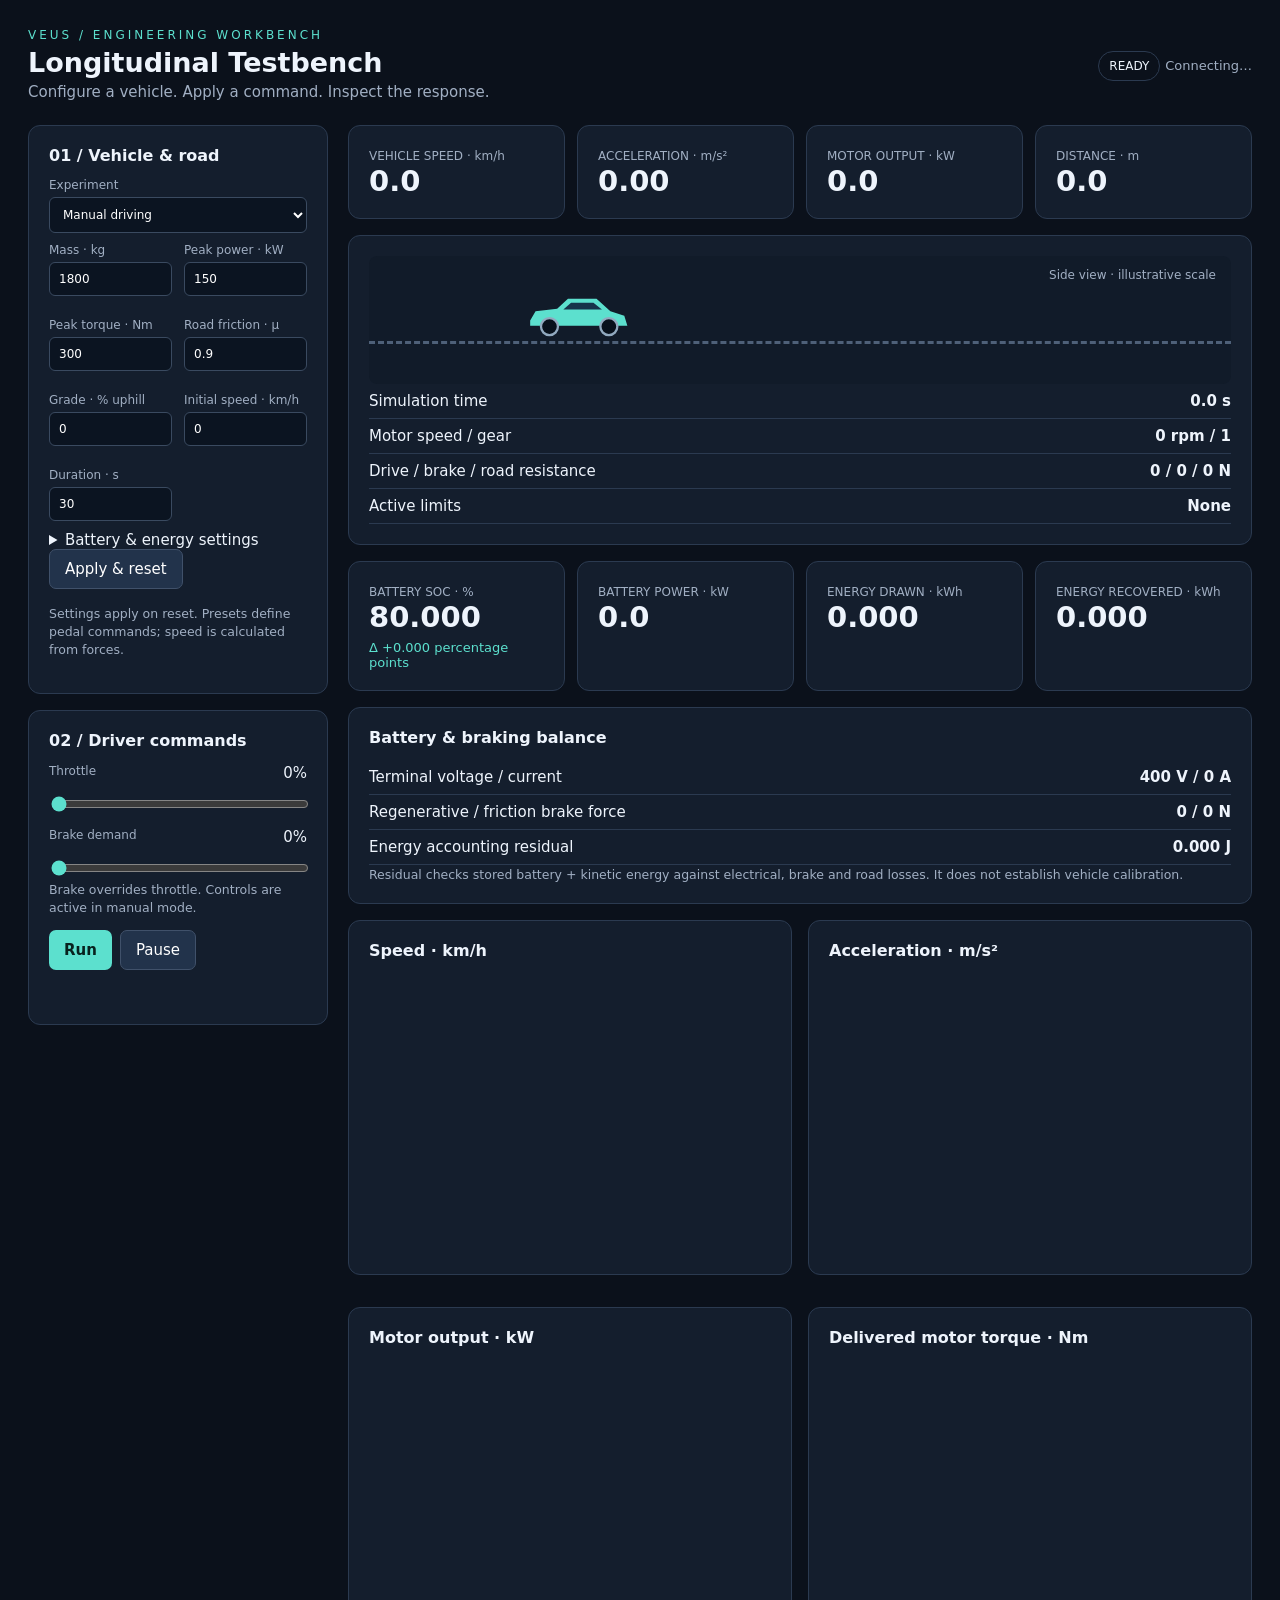
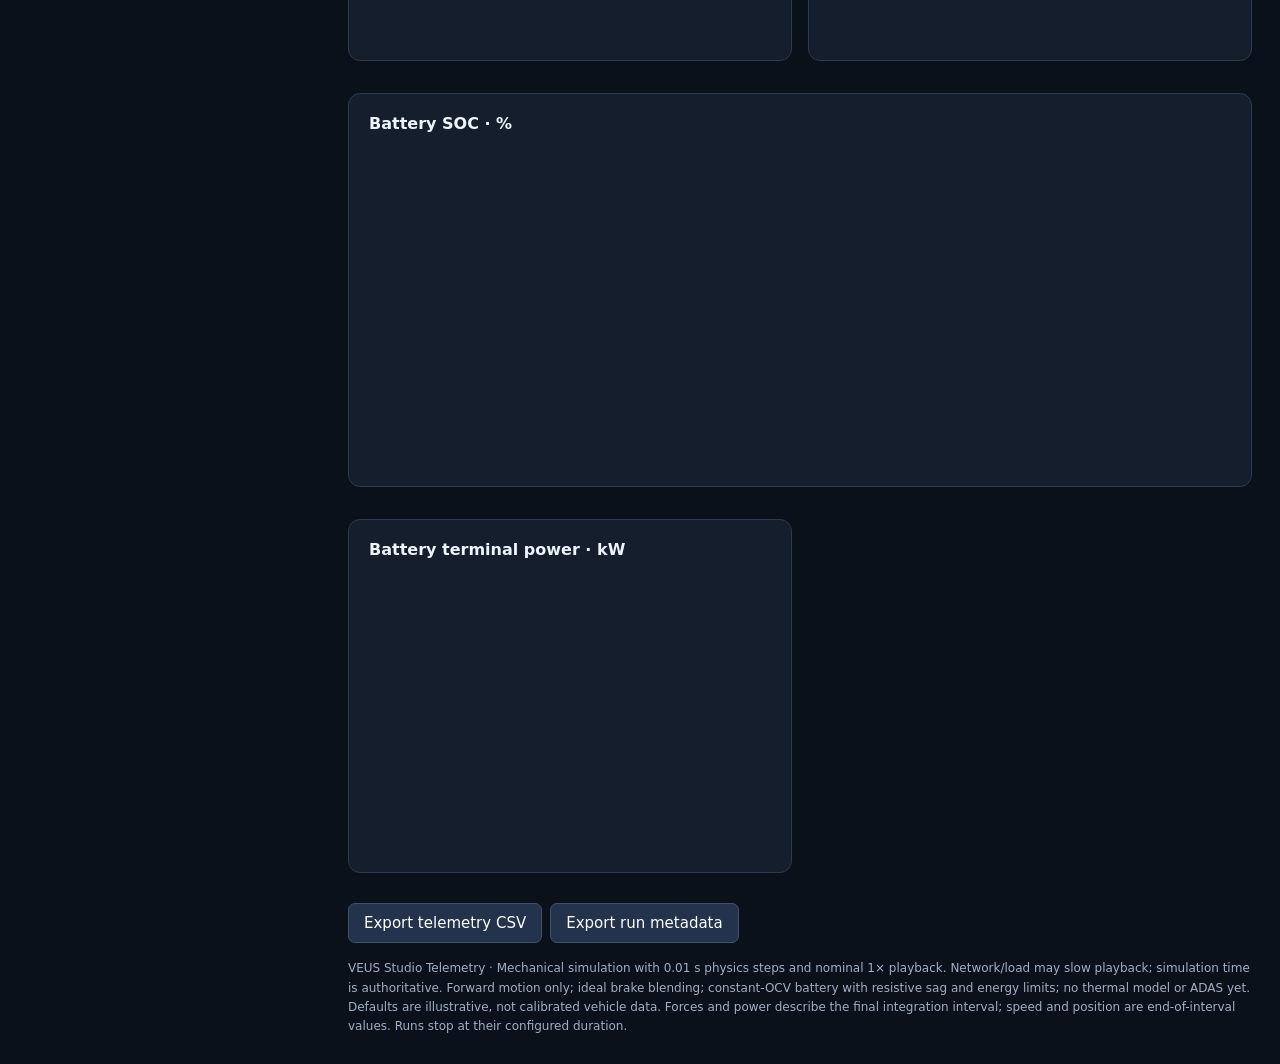
==== veus/studio/static/index.html @ 6569e2eb "Enlarge telemetry charts and zoom small SOC changes" ====
<!doctype html>
<html lang="en">
<head>
<meta charset="utf-8"><meta name="viewport" content="width=device-width,initial-scale=1">
<title>VEUS | Longitudinal Testbench</title>
<style>
:root{color-scheme:dark;--bg:#0b111b;--panel:#141e2d;--line:#2b3a50;--muted:#a1afc3;--cyan:#5ce0ce;--blue:#6ea9ff}*{box-sizing:border-box}body{margin:0;background:var(--bg);color:#eef4fc;font:15px system-ui,sans-serif}main{max-width:1440px;margin:auto;padding:28px}header{display:flex;justify-content:space-between;gap:20px;align-items:center;margin-bottom:24px}h1{font-size:27px;margin:5px 0}h2{font-size:16px;margin-top:0}.eyebrow{color:var(--cyan);letter-spacing:3px;font-size:12px}.muted,small{color:var(--muted)}.layout{display:grid;grid-template-columns:300px 1fr;gap:20px}.panel,.metric{background:var(--panel);border:1px solid var(--line);border-radius:12px;padding:20px}.panel{margin-bottom:16px}.fields{display:grid;grid-template-columns:1fr 1fr;gap:12px}label{display:block;font-size:12px;color:var(--muted)}input,select,button{font:inherit}input[type=number],select{width:100%;background:#0b1421;color:white;border:1px solid #3a4a60;border-radius:6px;padding:9px;margin:5px 0 10px}button{border:1px solid #40516a;background:#22334b;color:white;border-radius:7px;padding:10px 15px;cursor:pointer}button.primary{background:var(--cyan);color:#08221e;border:0;font-weight:700}button:disabled{opacity:.4;cursor:default}.buttons{display:flex;gap:8px;flex-wrap:wrap;margin-top:14px}.metrics{display:grid;grid-template-columns:repeat(4,1fr);gap:12px;margin-bottom:16px}.metric strong{display:block;font-size:29px;font-variant-numeric:tabular-nums}.metric span{font-size:12px;color:var(--muted)}.road{height:128px;position:relative;overflow:hidden;background:#111b29;border-radius:8px}.lane{position:absolute;top:85px;width:100%;border-top:3px dashed #4e6078}.car{position:absolute;top:35px;left:18%;width:108px;height:48px;color:var(--cyan)}.road-label{position:absolute;right:15px;top:12px;color:var(--muted);font-size:12px}.charts{display:grid;grid-template-columns:1fr 1fr;gap:16px}.charts .panel{min-width:0}canvas{display:block;width:100%;height:280px}.slider{width:100%;accent-color:var(--cyan)}.control-head{display:flex;justify-content:space-between;margin:12px 0}#message{color:#ffca80;min-height:22px;margin-top:12px}#connection{font-size:13px;color:var(--muted)}.badge{border:1px solid var(--line);padding:7px 10px;border-radius:20px;font-size:12px}footer{color:var(--muted);font-size:12px;line-height:1.6;margin-top:16px}.force{display:flex;justify-content:space-between;border-bottom:1px solid var(--line);padding:8px 0}.force b{font-variant-numeric:tabular-nums}@media(max-width:950px){.layout{grid-template-columns:1fr}.metrics{grid-template-columns:1fr 1fr}.charts{grid-template-columns:1fr}header{align-items:flex-start;flex-direction:column}}

.chart-head{display:flex;justify-content:space-between;align-items:center;gap:12px;margin-bottom:12px}.chart-head h2{margin:0}.chart-head button{font-size:12px;padding:7px 10px}.chart-note{display:block;color:var(--muted);font-size:13px;margin:12px 0 0}.charts .soc-panel{grid-column:1 / -1}.soc-panel canvas{height:320px}.metric .soc-change{display:block;color:var(--cyan);font-size:13px;margin-top:6px;font-variant-numeric:tabular-nums}dialog{width:calc(100vw - 32px);max-width:1600px;height:calc(100dvh - 32px);max-height:none;padding:0;border:1px solid var(--line);border-radius:12px;background:var(--panel);color:inherit}dialog::backdrop{background:#02070de6}dialog>.panel{border:0;margin:0;height:100%;display:flex;flex-direction:column}dialog canvas,dialog .soc-panel canvas{height:auto;flex:1;min-height:120px}dialog .chart-note{flex-shrink:0}@media(max-width:500px){main{padding:14px}.chart-head{flex-wrap:wrap}.force{gap:8px;flex-wrap:wrap}.metric strong{font-size:25px}}
</style>
</head>
<body><main>
<header><div><div class="eyebrow">VEUS / ENGINEERING WORKBENCH</div><h1>Longitudinal Testbench</h1><div class="muted">Configure a vehicle. Apply a command. Inspect the response.</div></div><div><span class="badge" id="status">READY</span> <span id="connection">Connecting…</span></div></header>
<div class="layout"><aside>
<form id="configuration" class="panel"><h2>01 / Vehicle & road</h2>
<label>Experiment<select id="mode"><option value="manual">Manual driving</option><option value="acceleration">Full-throttle acceleration</option><option value="braking">Braking to standstill</option><option value="coast">Coast-down</option></select></label>
<div class="fields">
<label>Mass · kg<input id="mass_kg" type="number" value="1800" min="500" max="5000" required></label>
<label>Peak power · kW<input id="max_power_kw" type="number" value="150" min="10" max="1000" required></label>
<label>Peak torque · Nm<input id="max_torque_nm" type="number" value="300" min="10" max="1500" required></label>
<label>Road friction · μ<input id="friction" type="number" value="0.9" min="0" max="1.5" step="0.05" required></label>
<label>Grade · % uphill<input id="grade_percent" type="number" value="0" min="-30" max="30" step="1" required></label>
<label>Initial speed · km/h<input id="initial_speed_kmh" type="number" value="0" min="0" max="200" required></label>
<label>Duration · s<input id="duration_s" type="number" value="30" min="1" max="120" required></label>
</div>
<details><summary>Battery & energy settings</summary><div class="fields" style="margin-top:12px">
<label>Capacity · kWh<input id="battery_capacity_kwh" type="number" value="60" min="1" max="200" required></label>
<label>Initial SOC · fraction<input id="initial_soc" type="number" value="0.8" min="0" max="1" step="0.01" required></label>
<label>Pack OCV · V<input id="battery_voltage_v" type="number" value="400" min="100" max="1000" required></label>
<label>Resistance · Ω<input id="battery_resistance_ohm" type="number" value="0.05" min="0" max="1" step="0.01" required></label>
<label>Discharge limit · A<input id="discharge_limit_a" type="number" value="500" min="0" max="2000" required></label>
<label>Charge limit · A<input id="charge_limit_a" type="number" value="200" min="0" max="1000" required></label>
<label>Motor/inverter drive η<input id="drive_efficiency" type="number" value="0.9" min="0.01" max="1" step="0.01" required></label>
<label>Motor/inverter regen η<input id="regen_efficiency" type="number" value="0.7" min="0.01" max="1" step="0.01" required></label>
</div><label><input id="regen_enabled" type="checkbox" checked> Enable regenerative braking</label><p><small>Capacity is stored chemical energy. Positive battery power means discharge; negative means charging.</small></p></details>
<button type="submit" id="reset">Apply & reset</button><p><small>Settings apply on reset. Presets define pedal commands; speed is calculated from forces.</small></p></form>
<section class="panel"><h2>02 / Driver commands</h2>
<div class="control-head"><label for="throttle">Throttle</label><output id="throttle_value">0%</output></div><input class="slider" id="throttle" type="range" min="0" max="100" value="0">
<div class="control-head"><label for="brake">Brake demand</label><output id="brake_value">0%</output></div><input class="slider" id="brake" type="range" min="0" max="100" value="0">
<small id="pedal_note">Brake overrides throttle. Controls are active in manual mode.</small>
<div class="buttons"><button class="primary" id="start">Run</button><button id="pause">Pause</button></div><div id="message" role="status" aria-live="polite"></div></section>
</aside><article>
<div class="metrics"><div class="metric"><span>VEHICLE SPEED · km/h</span><strong id="speed">0.0</strong></div><div class="metric"><span>ACCELERATION · m/s²</span><strong id="accel">0.00</strong></div><div class="metric"><span>MOTOR OUTPUT · kW</span><strong id="power">0.0</strong></div><div class="metric"><span>DISTANCE · m</span><strong id="distance">0.0</strong></div></div>
<section class="panel"><div class="road"><span class="road-label">Side view · illustrative scale</span><svg class="car" viewBox="0 0 140 60" role="img" aria-label="Simulated ego vehicle"><path d="M8 37 15 25 43 22 57 9 94 9 112 25 130 31 134 44H8Z" fill="currentColor"/><path d="M51 23 61 14H90L101 23Z" fill="#16344b"/><circle cx="33" cy="45" r="11" fill="#08111c" stroke="#91a9bf" stroke-width="3"/><circle cx="110" cy="45" r="11" fill="#08111c" stroke="#91a9bf" stroke-width="3"/></svg><div class="lane" id="lane"></div></div><div class="force"><span>Simulation time</span><b id="time">0.0 s</b></div><div class="force"><span>Motor speed / gear</span><b id="rpm">0 rpm / 1</b></div><div class="force"><span>Drive / brake / road resistance</span><b id="forces">0 / 0 / 0 N</b></div><div class="force"><span>Active limits</span><b id="limits">None</b></div></section>
<div class="metrics"><div class="metric"><span>BATTERY SOC · %</span><strong id="soc">80.000</strong><span class="soc-change" id="socChange">Δ +0.000 percentage points</span></div><div class="metric"><span>BATTERY POWER · kW</span><strong id="batteryPower">0.0</strong></div><div class="metric"><span>ENERGY DRAWN · kWh</span><strong id="consumed">0.000</strong></div><div class="metric"><span>ENERGY RECOVERED · kWh</span><strong id="recovered">0.000</strong></div></div>
<section class="panel"><h2>Battery & braking balance</h2><div class="force"><span>Terminal voltage / current</span><b id="electrical">400 V / 0 A</b></div><div class="force"><span>Regenerative / friction brake force</span><b id="brakeSplit">0 / 0 N</b></div><div class="force"><span>Energy accounting residual</span><b id="balance">0.000 J</b></div><small>Residual checks stored battery + kinetic energy against electrical, brake and road losses. It does not establish vehicle calibration.</small></section>
<div class="charts"><section class="panel"><h2>Speed · km/h</h2><canvas id="speedChart" aria-label="Vehicle speed versus simulation time" role="img"></canvas></section><section class="panel"><h2>Acceleration · m/s²</h2><canvas id="accelChart" aria-label="Acceleration versus simulation time" role="img"></canvas></section><section class="panel"><h2>Motor output · kW</h2><canvas id="powerChart" aria-label="Mechanical power versus simulation time" role="img"></canvas></section><section class="panel"><h2>Delivered motor torque · Nm</h2><canvas id="torqueChart" aria-label="Motor torque versus simulation time" role="img"></canvas></section><section class="panel soc-panel"><h2>Battery SOC · %</h2><canvas id="socChart" aria-label="Battery state of charge over time" role="img"></canvas></section><section class="panel"><h2>Battery terminal power · kW</h2><canvas id="batteryChart" aria-label="Battery power over time, negative for charging" role="img"></canvas></section></div>
<div class="buttons"><button id="export">Export telemetry CSV</button><button id="metadata">Export run metadata</button></div>
<footer>VEUS Studio Telemetry · Mechanical simulation with 0.01 s physics steps and nominal 1× playback. Network/load may slow playback; simulation time is authoritative. Forward motion only; ideal brake blending; constant-OCV battery with resistive sag and energy limits; no thermal model or ADAS yet. Defaults are illustrative, not calibrated vehicle data. Forces and power describe the final integration interval; speed and position are end-of-interval values. Runs stop at their configured duration.</footer>
</article></div></main><dialog id="chartDialog" aria-label="Expanded telemetry chart"></dialog><script src="/static/dashboard.js"></script></body></html>
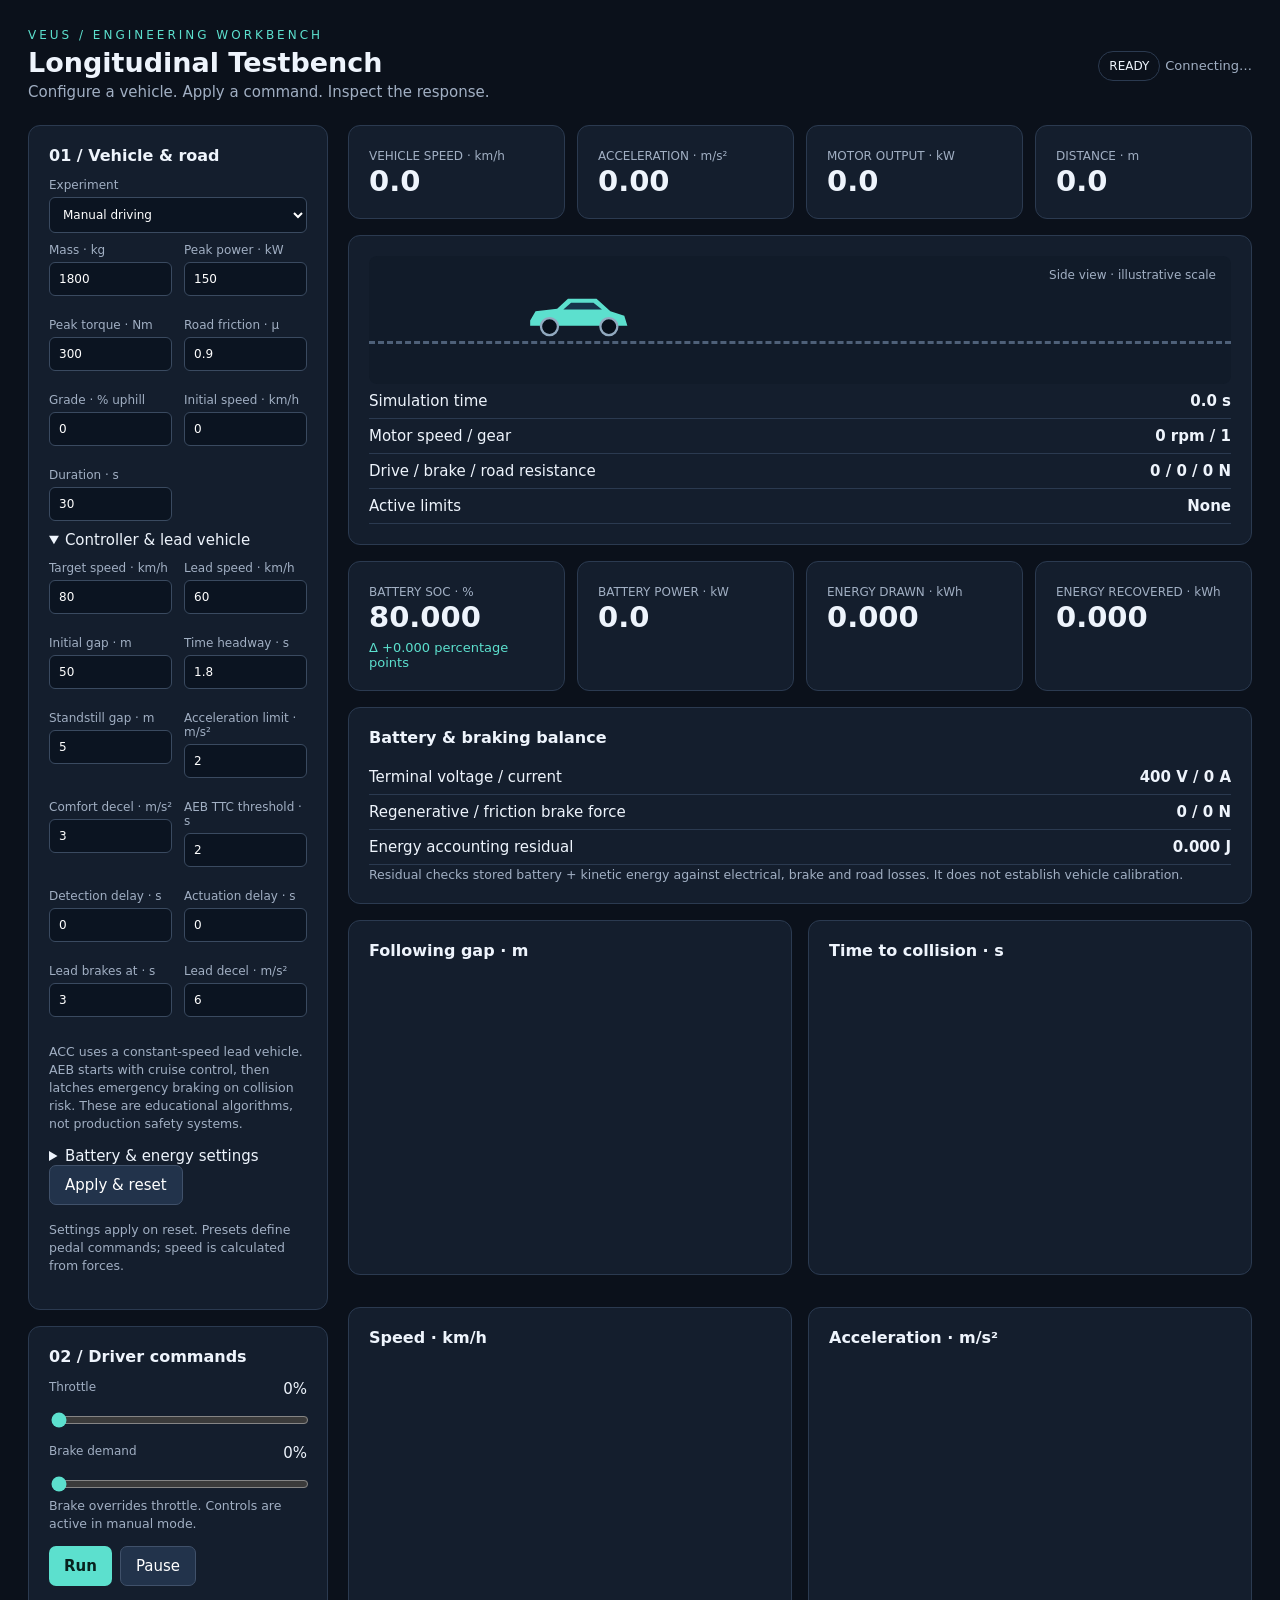
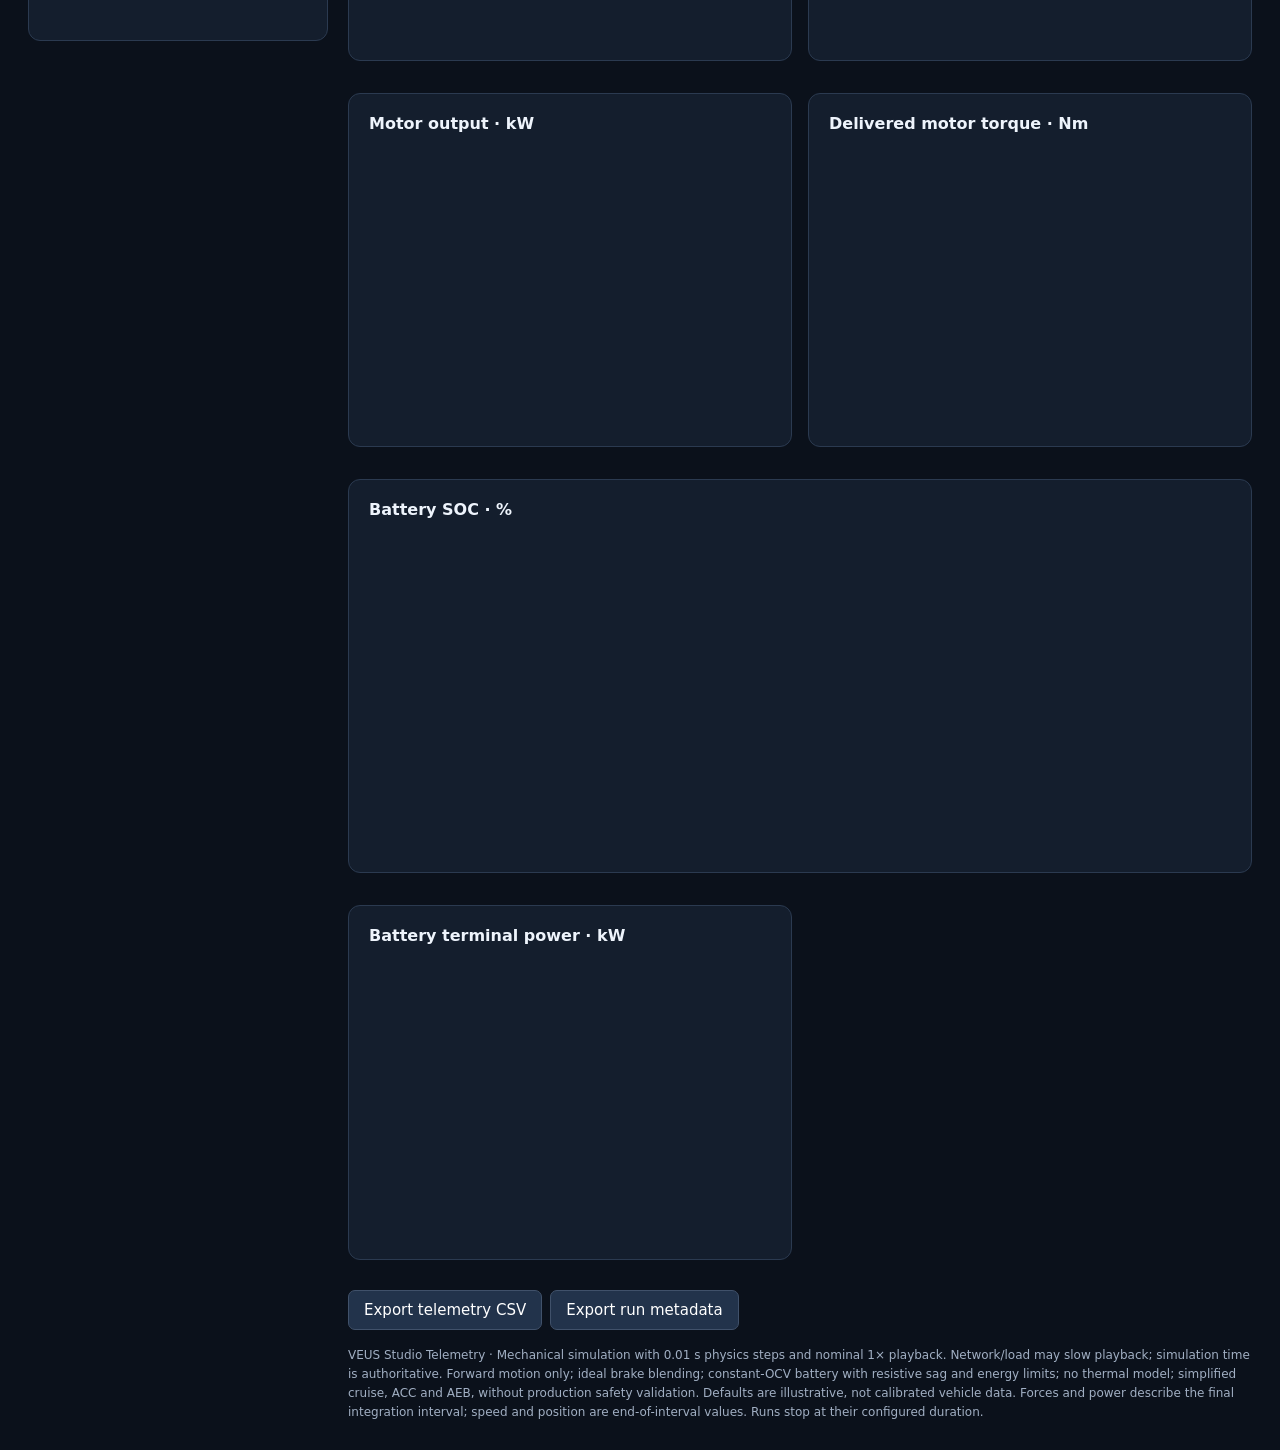
==== commit a797bac3: "Add cruise ACC and AEB controllers with interactive validation" ====
--- a/veus/studio/static/index.html
+++ b/veus/studio/static/index.html
@@ -13,7 +13,7 @@
 <header><div><div class="eyebrow">VEUS / ENGINEERING WORKBENCH</div><h1>Longitudinal Testbench</h1><div class="muted">Configure a vehicle. Apply a command. Inspect the response.</div></div><div><span class="badge" id="status">READY</span> <span id="connection">Connecting…</span></div></header>
 <div class="layout"><aside>
 <form id="configuration" class="panel"><h2>01 / Vehicle & road</h2>
-<label>Experiment<select id="mode"><option value="manual">Manual driving</option><option value="acceleration">Full-throttle acceleration</option><option value="braking">Braking to standstill</option><option value="coast">Coast-down</option></select></label>
+<label>Experiment<select id="mode"><option value="manual">Manual driving</option><option value="acceleration">Full-throttle acceleration</option><option value="braking">Braking to standstill</option><option value="coast">Coast-down</option><option value="cruise">Cruise control</option><option value="acc">ACC · follow slower vehicle</option><option value="aeb">AEB · lead vehicle brakes</option></select></label>
 <div class="fields">
 <label>Mass · kg<input id="mass_kg" type="number" value="1800" min="500" max="5000" required></label>
 <label>Peak power · kW<input id="max_power_kw" type="number" value="150" min="10" max="1000" required></label>
@@ -23,6 +23,20 @@
 <label>Initial speed · km/h<input id="initial_speed_kmh" type="number" value="0" min="0" max="200" required></label>
 <label>Duration · s<input id="duration_s" type="number" value="30" min="1" max="120" required></label>
 </div>
+<details open><summary>Controller & lead vehicle</summary><div class="fields" style="margin-top:12px">
+<label>Target speed · km/h<input id="target_speed_kmh" type="number" value="80" min="0" max="160" required></label>
+<label>Lead speed · km/h<input id="lead_speed_kmh" type="number" value="60" min="0" max="160" required></label>
+<label>Initial gap · m<input id="initial_gap_m" type="number" value="50" min="1" max="300" required></label>
+<label>Time headway · s<input id="time_headway_s" type="number" value="1.8" min="0.5" max="4" step="0.1" required></label>
+<label>Standstill gap · m<input id="standstill_gap_m" type="number" value="5" min="1" max="20" required></label>
+<label>Acceleration limit · m/s²<input id="max_acceleration_ms2" type="number" value="2" min="0.1" max="4" step="0.1" required></label>
+<label>Comfort decel · m/s²<input id="comfort_deceleration_ms2" type="number" value="3" min="0.1" max="6" step="0.1" required></label>
+<label>AEB TTC threshold · s<input id="aeb_ttc_s" type="number" value="2" min="0.5" max="5" step="0.1" required></label>
+<label>Detection delay · s<input id="detection_delay_s" type="number" value="0" min="0" max="2" step="0.01" required></label>
+<label>Actuation delay · s<input id="actuation_delay_s" type="number" value="0" min="0" max="2" step="0.01" required></label>
+<label>Lead brakes at · s<input id="lead_brake_start_s" type="number" value="3" min="0" max="120" step="0.1" required></label>
+<label>Lead decel · m/s²<input id="lead_deceleration_ms2" type="number" value="6" min="0.1" max="10" step="0.1" required></label>
+</div><p><small>ACC uses a constant-speed lead vehicle. AEB starts with cruise control, then latches emergency braking on collision risk. These are educational algorithms, not production safety systems.</small></p></details>
 <details><summary>Battery & energy settings</summary><div class="fields" style="margin-top:12px">
 <label>Capacity · kWh<input id="battery_capacity_kwh" type="number" value="60" min="1" max="200" required></label>
 <label>Initial SOC · fraction<input id="initial_soc" type="number" value="0.8" min="0" max="1" step="0.01" required></label>
@@ -41,10 +55,11 @@
 <div class="buttons"><button class="primary" id="start">Run</button><button id="pause">Pause</button></div><div id="message" role="status" aria-live="polite"></div></section>
 </aside><article>
 <div class="metrics"><div class="metric"><span>VEHICLE SPEED · km/h</span><strong id="speed">0.0</strong></div><div class="metric"><span>ACCELERATION · m/s²</span><strong id="accel">0.00</strong></div><div class="metric"><span>MOTOR OUTPUT · kW</span><strong id="power">0.0</strong></div><div class="metric"><span>DISTANCE · m</span><strong id="distance">0.0</strong></div></div>
-<section class="panel"><div class="road"><span class="road-label">Side view · illustrative scale</span><svg class="car" viewBox="0 0 140 60" role="img" aria-label="Simulated ego vehicle"><path d="M8 37 15 25 43 22 57 9 94 9 112 25 130 31 134 44H8Z" fill="currentColor"/><path d="M51 23 61 14H90L101 23Z" fill="#16344b"/><circle cx="33" cy="45" r="11" fill="#08111c" stroke="#91a9bf" stroke-width="3"/><circle cx="110" cy="45" r="11" fill="#08111c" stroke="#91a9bf" stroke-width="3"/></svg><div class="lane" id="lane"></div></div><div class="force"><span>Simulation time</span><b id="time">0.0 s</b></div><div class="force"><span>Motor speed / gear</span><b id="rpm">0 rpm / 1</b></div><div class="force"><span>Drive / brake / road resistance</span><b id="forces">0 / 0 / 0 N</b></div><div class="force"><span>Active limits</span><b id="limits">None</b></div></section>
+<section class="panel"><div class="road"><span class="road-label">Side view · illustrative scale</span><svg class="car" viewBox="0 0 140 60" role="img" aria-label="Simulated ego vehicle"><path d="M8 37 15 25 43 22 57 9 94 9 112 25 130 31 134 44H8Z" fill="currentColor"/><path d="M51 23 61 14H90L101 23Z" fill="#16344b"/><circle cx="33" cy="45" r="11" fill="#08111c" stroke="#91a9bf" stroke-width="3"/><circle cx="110" cy="45" r="11" fill="#08111c" stroke="#91a9bf" stroke-width="3"/></svg><div id="leadCar" style="display:none;position:absolute;top:48px;left:65%;background:#ffc273;color:#142030;border-radius:6px;padding:5px 14px;font-weight:bold">LEAD</div><span id="gapLabel" style="position:absolute;left:40%;top:17px;font-size:13px"></span><div class="lane" id="lane"></div></div><div class="force"><span>Simulation time</span><b id="time">0.0 s</b></div><div class="force"><span>Motor speed / gear</span><b id="rpm">0 rpm / 1</b></div><div class="force"><span>Drive / brake / road resistance</span><b id="forces">0 / 0 / 0 N</b></div><div class="force"><span>Active limits</span><b id="limits">None</b></div></section>
 <div class="metrics"><div class="metric"><span>BATTERY SOC · %</span><strong id="soc">80.000</strong><span class="soc-change" id="socChange">Δ +0.000 percentage points</span></div><div class="metric"><span>BATTERY POWER · kW</span><strong id="batteryPower">0.0</strong></div><div class="metric"><span>ENERGY DRAWN · kWh</span><strong id="consumed">0.000</strong></div><div class="metric"><span>ENERGY RECOVERED · kWh</span><strong id="recovered">0.000</strong></div></div>
+<section class="panel" id="adasPanel" hidden><h2>Controller response</h2><div class="force"><span>Controller state</span><b id="controllerState">Inactive</b></div><div class="force"><span>Actual / desired gap</span><b id="gapValue">—</b></div><div class="force"><span>Time to collision</span><b id="ttcValue">—</b></div><div class="force"><span>Minimum gap / collision</span><b id="collisionValue">—</b></div><div class="force"><span>Requested acceleration</span><b id="commandValue">—</b></div><div class="force"><span>AEB detection time</span><b id="triggerValue">—</b></div><small>TTC is undefined when not closing. Gap is bumper-to-bumper. Runs stop on detected overlap; collision dynamics are not modelled.</small></section>
 <section class="panel"><h2>Battery & braking balance</h2><div class="force"><span>Terminal voltage / current</span><b id="electrical">400 V / 0 A</b></div><div class="force"><span>Regenerative / friction brake force</span><b id="brakeSplit">0 / 0 N</b></div><div class="force"><span>Energy accounting residual</span><b id="balance">0.000 J</b></div><small>Residual checks stored battery + kinetic energy against electrical, brake and road losses. It does not establish vehicle calibration.</small></section>
-<div class="charts"><section class="panel"><h2>Speed · km/h</h2><canvas id="speedChart" aria-label="Vehicle speed versus simulation time" role="img"></canvas></section><section class="panel"><h2>Acceleration · m/s²</h2><canvas id="accelChart" aria-label="Acceleration versus simulation time" role="img"></canvas></section><section class="panel"><h2>Motor output · kW</h2><canvas id="powerChart" aria-label="Mechanical power versus simulation time" role="img"></canvas></section><section class="panel"><h2>Delivered motor torque · Nm</h2><canvas id="torqueChart" aria-label="Motor torque versus simulation time" role="img"></canvas></section><section class="panel soc-panel"><h2>Battery SOC · %</h2><canvas id="socChart" aria-label="Battery state of charge over time" role="img"></canvas></section><section class="panel"><h2>Battery terminal power · kW</h2><canvas id="batteryChart" aria-label="Battery power over time, negative for charging" role="img"></canvas></section></div>
+<div class="charts"><section class="panel"><h2>Following gap · m</h2><canvas id="gapChart" aria-label="Actual and desired following gap" role="img"></canvas></section><section class="panel"><h2>Time to collision · s</h2><canvas id="ttcChart" aria-label="Time to collision when mathematically defined" role="img"></canvas></section><section class="panel"><h2>Speed · km/h</h2><canvas id="speedChart" aria-label="Vehicle speed versus simulation time" role="img"></canvas></section><section class="panel"><h2>Acceleration · m/s²</h2><canvas id="accelChart" aria-label="Acceleration versus simulation time" role="img"></canvas></section><section class="panel"><h2>Motor output · kW</h2><canvas id="powerChart" aria-label="Mechanical power versus simulation time" role="img"></canvas></section><section class="panel"><h2>Delivered motor torque · Nm</h2><canvas id="torqueChart" aria-label="Motor torque versus simulation time" role="img"></canvas></section><section class="panel soc-panel"><h2>Battery SOC · %</h2><canvas id="socChart" aria-label="Battery state of charge over time" role="img"></canvas></section><section class="panel"><h2>Battery terminal power · kW</h2><canvas id="batteryChart" aria-label="Battery power over time, negative for charging" role="img"></canvas></section></div>
 <div class="buttons"><button id="export">Export telemetry CSV</button><button id="metadata">Export run metadata</button></div>
-<footer>VEUS Studio Telemetry · Mechanical simulation with 0.01 s physics steps and nominal 1× playback. Network/load may slow playback; simulation time is authoritative. Forward motion only; ideal brake blending; constant-OCV battery with resistive sag and energy limits; no thermal model or ADAS yet. Defaults are illustrative, not calibrated vehicle data. Forces and power describe the final integration interval; speed and position are end-of-interval values. Runs stop at their configured duration.</footer>
+<footer>VEUS Studio Telemetry · Mechanical simulation with 0.01 s physics steps and nominal 1× playback. Network/load may slow playback; simulation time is authoritative. Forward motion only; ideal brake blending; constant-OCV battery with resistive sag and energy limits; no thermal model; simplified cruise, ACC and AEB, without production safety validation. Defaults are illustrative, not calibrated vehicle data. Forces and power describe the final integration interval; speed and position are end-of-interval values. Runs stop at their configured duration.</footer>
 </article></div></main><dialog id="chartDialog" aria-label="Expanded telemetry chart"></dialog><script src="/static/dashboard.js"></script></body></html>
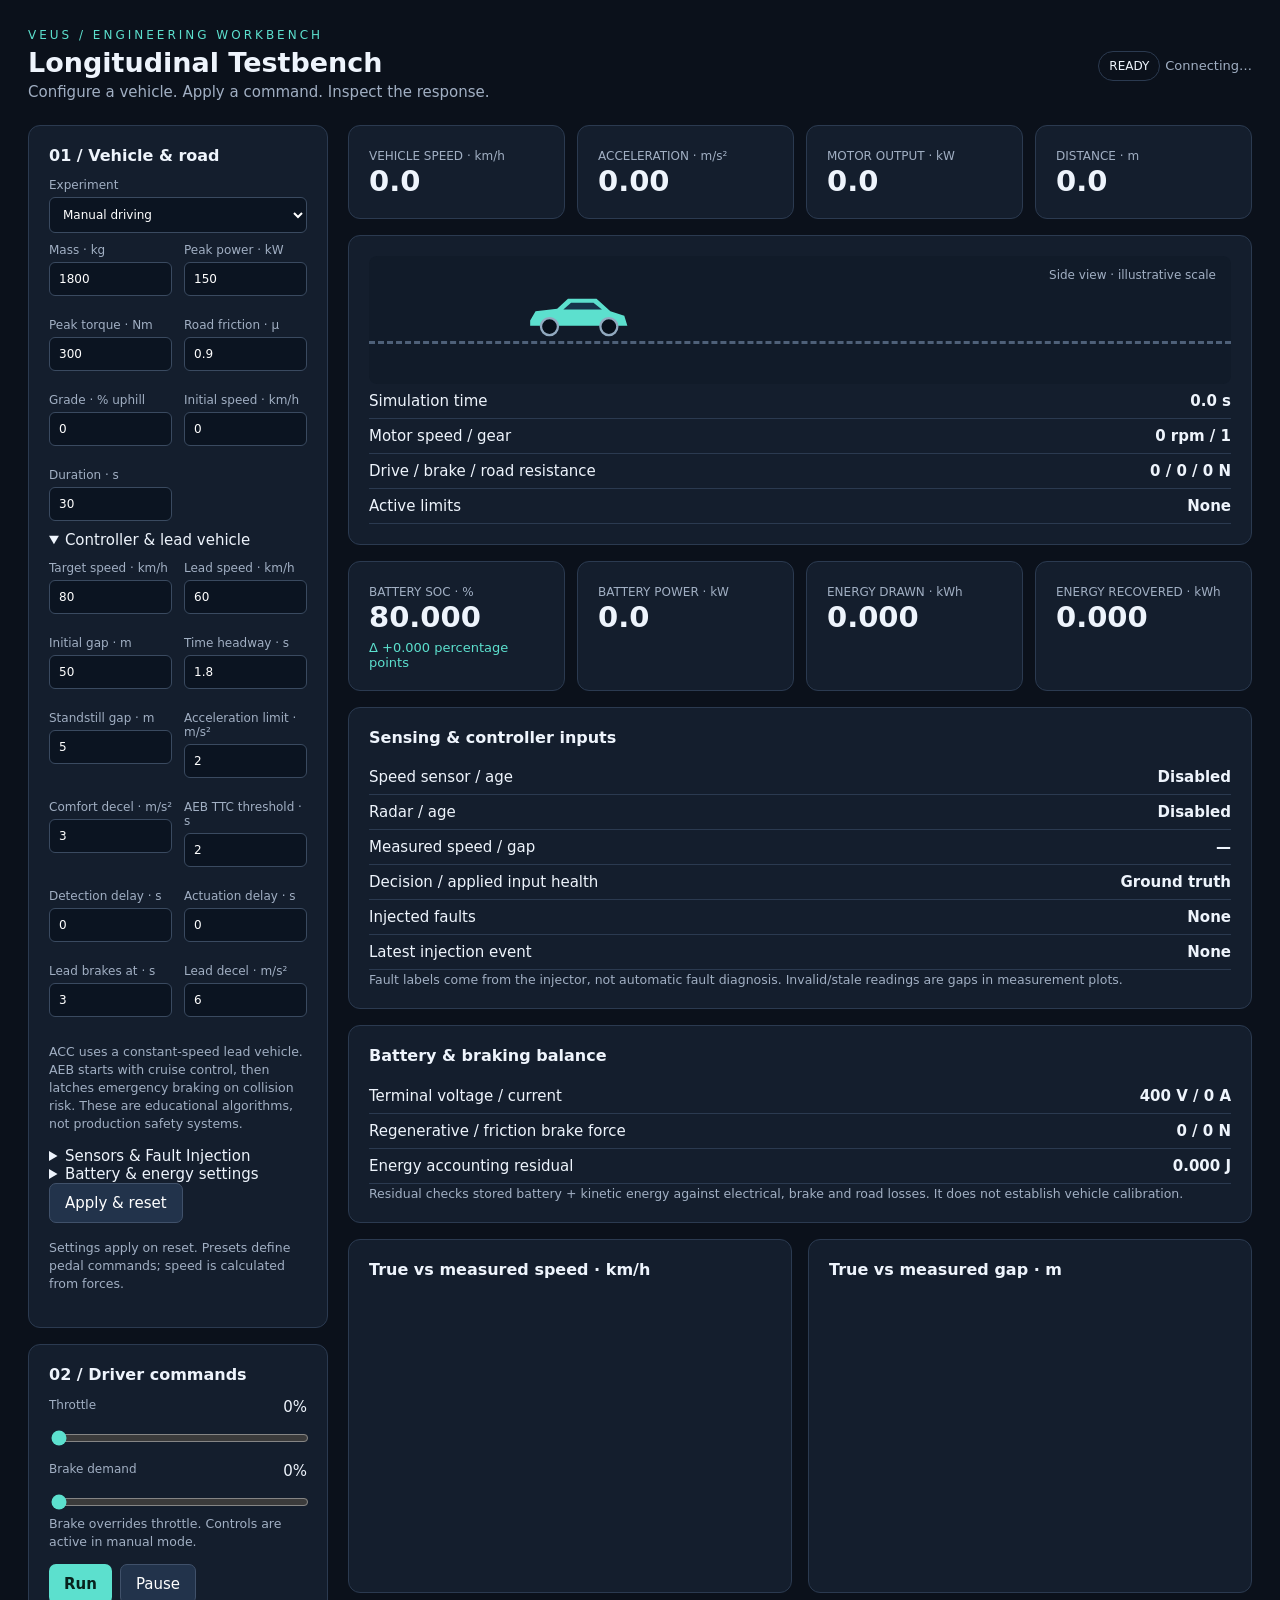
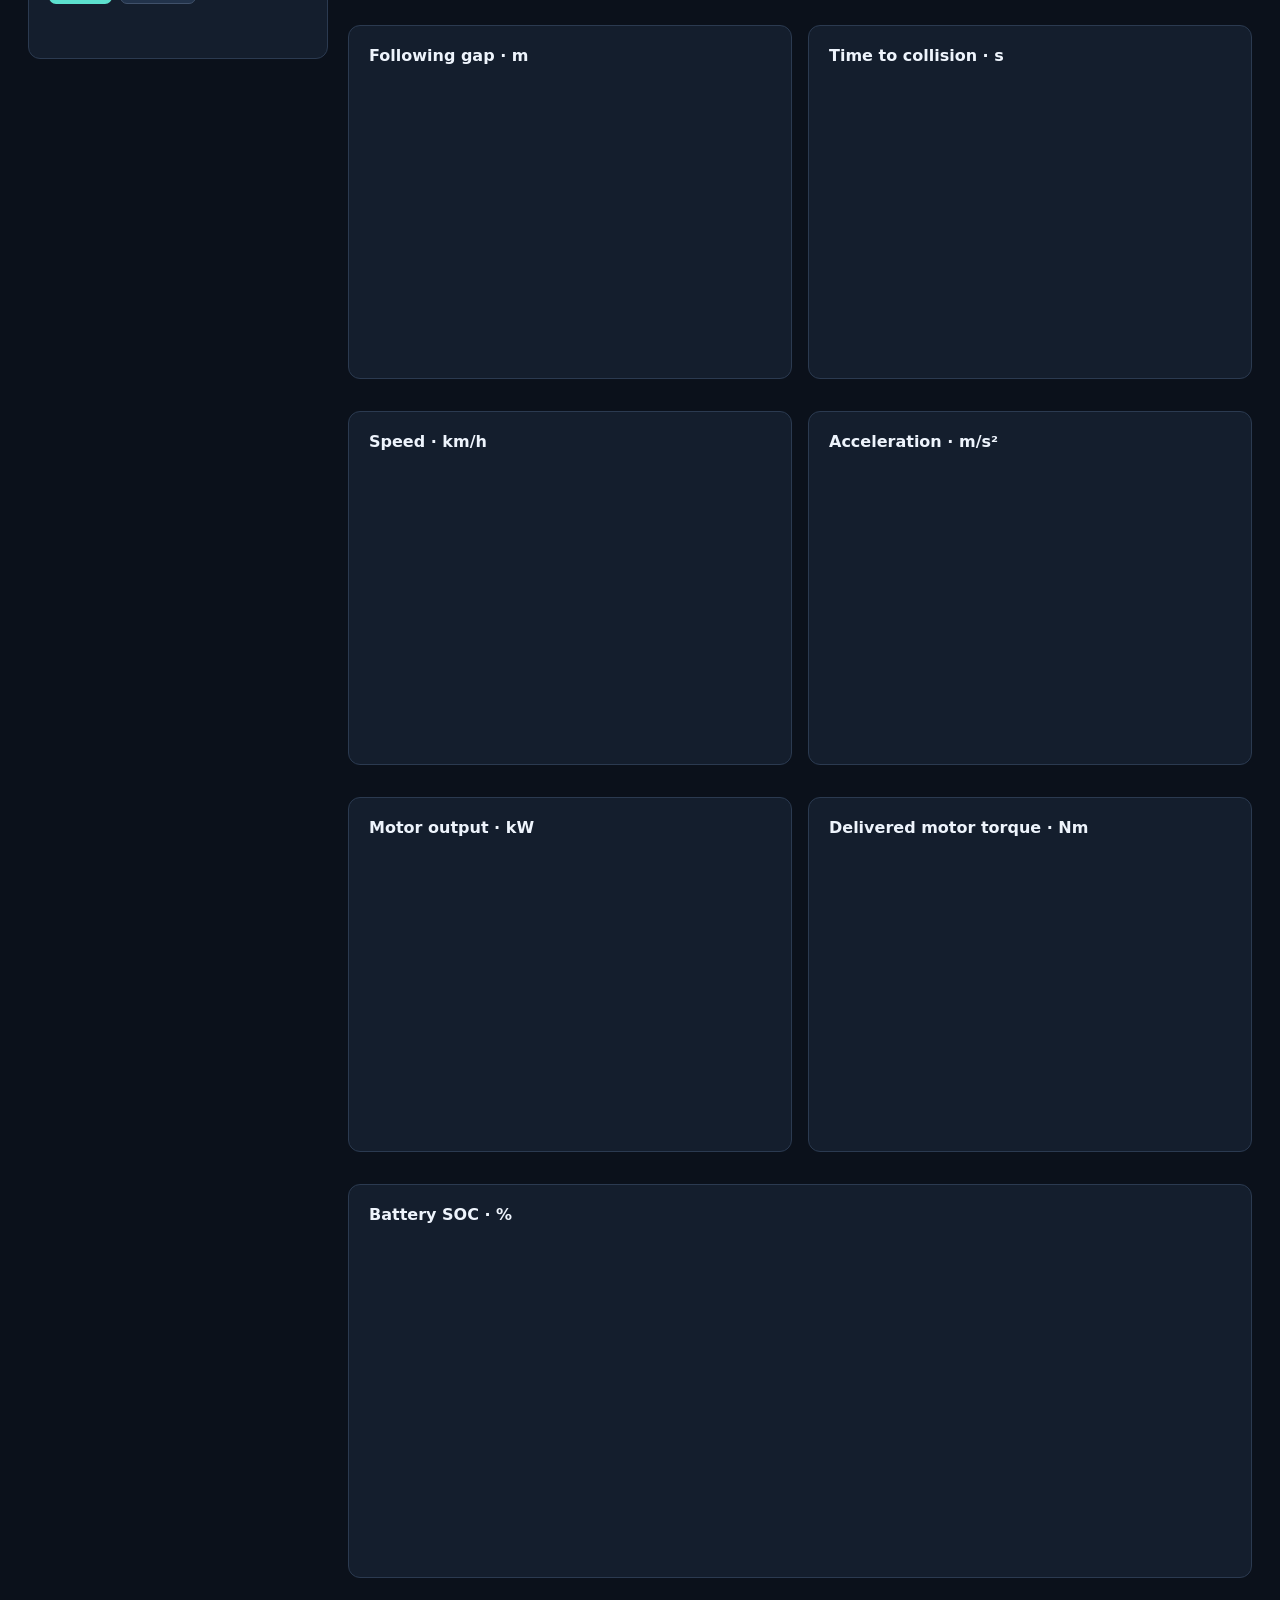
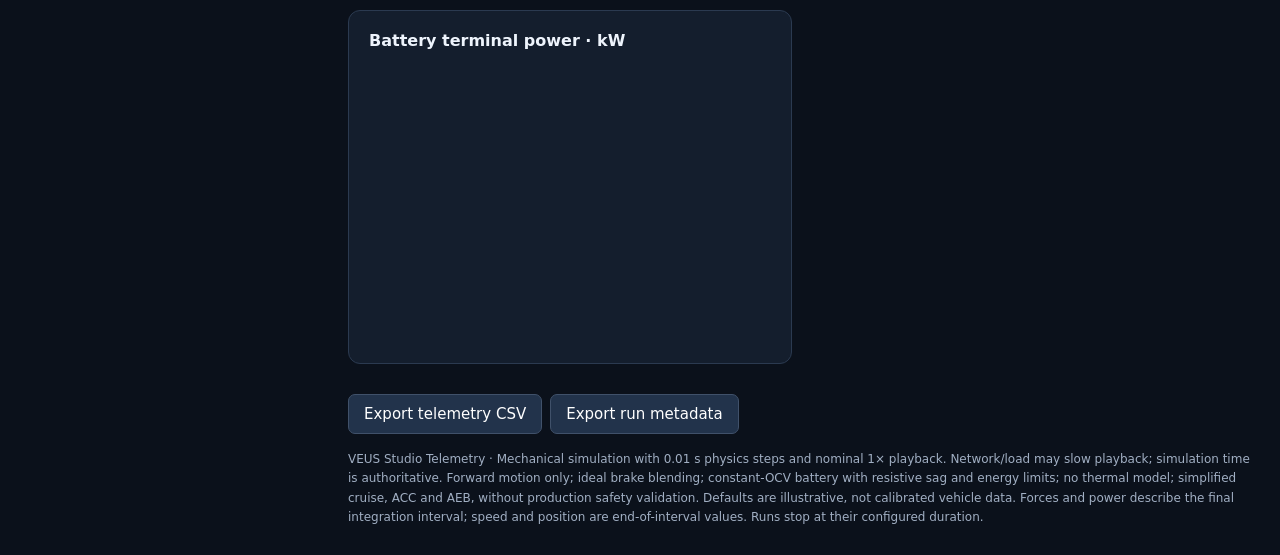
==== commit ad747de2: "Add virtual sensors and deterministic ADAS fault injection" ====
--- a/veus/studio/static/index.html
+++ b/veus/studio/static/index.html
@@ -37,6 +37,29 @@
 <label>Lead brakes at · s<input id="lead_brake_start_s" type="number" value="3" min="0" max="120" step="0.1" required></label>
 <label>Lead decel · m/s²<input id="lead_deceleration_ms2" type="number" value="6" min="0.1" max="10" step="0.1" required></label>
 </div><p><small>ACC uses a constant-speed lead vehicle. AEB starts with cruise control, then latches emergency braking on collision risk. These are educational algorithms, not production safety systems.</small></p></details>
+<details id="sensorSettings"><summary>Sensors & Fault Injection</summary>
+<label><input id="sensorsEnabled" type="checkbox"> Enable virtual sensors</label>
+<label>Measurement mode<select id="sensorMode"><option value="configured">Configured sensors</option><option value="ideal">Ideal · no faults</option></select></label>
+<div class="fields">
+<label>Noise seed<input id="sensorSeed" type="number" min="0" max="4294967295" value="42" required></label>
+<label>Speed noise · m/s<input id="speedNoise" type="number" min="0" max="20" step="0.01" value="0" required></label>
+<label>Speed bias · m/s<input id="speedBias" type="number" min="-100" max="100" step="0.1" value="0" required></label>
+<label>Radar distance noise · m<input id="radarNoise" type="number" min="0" max="100" step="0.1" value="0" required></label>
+<label>Radar distance bias · m<input id="radarBias" type="number" min="-300" max="300" step="0.1" value="0" required></label>
+<label>Closing-speed noise · m/s<input id="closingNoise" type="number" min="0" max="30" step="0.01" value="0" required></label>
+<label>Closing-speed bias · m/s<input id="closingBias" type="number" min="-100" max="100" step="0.1" value="0" required></label>
+<label>Speed sampling · Hz<select id="speedHz"><option>100</option><option>50</option><option>25</option><option>20</option><option>10</option><option>5</option><option>2</option><option>1</option></select></label>
+<label>Radar sampling · Hz<select id="radarHz"><option>100</option><option>50</option><option>25</option><option>20</option><option>10</option><option>5</option><option>2</option><option>1</option></select></label>
+<label>Speed latency · s<input id="speedLatency" type="number" min="0" max="10" step="0.01" value="0" required></label>
+<label>Radar latency · s<input id="radarLatency" type="number" min="0" max="10" step="0.01" value="0" required></label>
+<label>Speed stale after · s<input id="speedStale" type="number" min="0.01" max="20" step="0.01" value="0.3" required></label>
+<label>Radar stale after · s<input id="radarStale" type="number" min="0.01" max="20" step="0.01" value="0.3" required></label>
+<label>Scheduled fault<select id="sensorFault"><option value="none">None</option><option value="dropout">Dropout</option><option value="freeze">Freeze</option></select></label>
+<label>Fault sensor<select id="faultSensor"><option value="radar">Radar</option><option value="speed">Vehicle speed</option></select></label>
+<label>Fault begins · s<input id="faultStart" type="number" min="0" max="120" step="0.01" value="3" required></label>
+<label>Fault duration · s<input id="faultDuration" type="number" min="0.01" max="120" step="0.01" value="4" required></label>
+</div><button type="button" id="resetSensors">Reset sensor settings</button>
+<p><small>Sensor latency is separate from ADAS detection/actuation delay. Stale or missing inputs cause comfort braking; latched AEB remains active. Ideal mode requires default settings. Apply & reset to start a new seeded run.</small></p></details>
 <details><summary>Battery & energy settings</summary><div class="fields" style="margin-top:12px">
 <label>Capacity · kWh<input id="battery_capacity_kwh" type="number" value="60" min="1" max="200" required></label>
 <label>Initial SOC · fraction<input id="initial_soc" type="number" value="0.8" min="0" max="1" step="0.01" required></label>
@@ -58,8 +81,9 @@
 <section class="panel"><div class="road"><span class="road-label">Side view · illustrative scale</span><svg class="car" viewBox="0 0 140 60" role="img" aria-label="Simulated ego vehicle"><path d="M8 37 15 25 43 22 57 9 94 9 112 25 130 31 134 44H8Z" fill="currentColor"/><path d="M51 23 61 14H90L101 23Z" fill="#16344b"/><circle cx="33" cy="45" r="11" fill="#08111c" stroke="#91a9bf" stroke-width="3"/><circle cx="110" cy="45" r="11" fill="#08111c" stroke="#91a9bf" stroke-width="3"/></svg><div id="leadCar" style="display:none;position:absolute;top:48px;left:65%;background:#ffc273;color:#142030;border-radius:6px;padding:5px 14px;font-weight:bold">LEAD</div><span id="gapLabel" style="position:absolute;left:40%;top:17px;font-size:13px"></span><div class="lane" id="lane"></div></div><div class="force"><span>Simulation time</span><b id="time">0.0 s</b></div><div class="force"><span>Motor speed / gear</span><b id="rpm">0 rpm / 1</b></div><div class="force"><span>Drive / brake / road resistance</span><b id="forces">0 / 0 / 0 N</b></div><div class="force"><span>Active limits</span><b id="limits">None</b></div></section>
 <div class="metrics"><div class="metric"><span>BATTERY SOC · %</span><strong id="soc">80.000</strong><span class="soc-change" id="socChange">Δ +0.000 percentage points</span></div><div class="metric"><span>BATTERY POWER · kW</span><strong id="batteryPower">0.0</strong></div><div class="metric"><span>ENERGY DRAWN · kWh</span><strong id="consumed">0.000</strong></div><div class="metric"><span>ENERGY RECOVERED · kWh</span><strong id="recovered">0.000</strong></div></div>
 <section class="panel" id="adasPanel" hidden><h2>Controller response</h2><div class="force"><span>Controller state</span><b id="controllerState">Inactive</b></div><div class="force"><span>Actual / desired gap</span><b id="gapValue">—</b></div><div class="force"><span>Time to collision</span><b id="ttcValue">—</b></div><div class="force"><span>Minimum gap / collision</span><b id="collisionValue">—</b></div><div class="force"><span>Requested acceleration</span><b id="commandValue">—</b></div><div class="force"><span>AEB detection time</span><b id="triggerValue">—</b></div><small>TTC is undefined when not closing. Gap is bumper-to-bumper. Runs stop on detected overlap; collision dynamics are not modelled.</small></section>
+<section class="panel"><h2>Sensing & controller inputs</h2><div class="force"><span>Speed sensor / age</span><b id="speedSensorStatus">Disabled</b></div><div class="force"><span>Radar / age</span><b id="radarSensorStatus">Disabled</b></div><div class="force"><span>Measured speed / gap</span><b id="measuredValues">—</b></div><div class="force"><span>Decision / applied input health</span><b id="sensorControllerHealth">Ground truth</b></div><div class="force"><span>Injected faults</span><b id="activeSensorFaults">None</b></div><div class="force"><span>Latest injection event</span><b id="latestSensorEvent">None</b></div><small>Fault labels come from the injector, not automatic fault diagnosis. Invalid/stale readings are gaps in measurement plots.</small></section>
 <section class="panel"><h2>Battery & braking balance</h2><div class="force"><span>Terminal voltage / current</span><b id="electrical">400 V / 0 A</b></div><div class="force"><span>Regenerative / friction brake force</span><b id="brakeSplit">0 / 0 N</b></div><div class="force"><span>Energy accounting residual</span><b id="balance">0.000 J</b></div><small>Residual checks stored battery + kinetic energy against electrical, brake and road losses. It does not establish vehicle calibration.</small></section>
-<div class="charts"><section class="panel"><h2>Following gap · m</h2><canvas id="gapChart" aria-label="Actual and desired following gap" role="img"></canvas></section><section class="panel"><h2>Time to collision · s</h2><canvas id="ttcChart" aria-label="Time to collision when mathematically defined" role="img"></canvas></section><section class="panel"><h2>Speed · km/h</h2><canvas id="speedChart" aria-label="Vehicle speed versus simulation time" role="img"></canvas></section><section class="panel"><h2>Acceleration · m/s²</h2><canvas id="accelChart" aria-label="Acceleration versus simulation time" role="img"></canvas></section><section class="panel"><h2>Motor output · kW</h2><canvas id="powerChart" aria-label="Mechanical power versus simulation time" role="img"></canvas></section><section class="panel"><h2>Delivered motor torque · Nm</h2><canvas id="torqueChart" aria-label="Motor torque versus simulation time" role="img"></canvas></section><section class="panel soc-panel"><h2>Battery SOC · %</h2><canvas id="socChart" aria-label="Battery state of charge over time" role="img"></canvas></section><section class="panel"><h2>Battery terminal power · kW</h2><canvas id="batteryChart" aria-label="Battery power over time, negative for charging" role="img"></canvas></section></div>
+<div class="charts"><section class="panel"><h2>True vs measured speed · km/h</h2><canvas id="sensorSpeedChart" aria-label="Ground truth and valid measured speed" role="img"></canvas></section><section class="panel"><h2>True vs measured gap · m</h2><canvas id="sensorGapChart" aria-label="Ground truth and valid measured following distance" role="img"></canvas></section><section class="panel"><h2>Following gap · m</h2><canvas id="gapChart" aria-label="Actual and desired following gap" role="img"></canvas></section><section class="panel"><h2>Time to collision · s</h2><canvas id="ttcChart" aria-label="Time to collision when mathematically defined" role="img"></canvas></section><section class="panel"><h2>Speed · km/h</h2><canvas id="speedChart" aria-label="Vehicle speed versus simulation time" role="img"></canvas></section><section class="panel"><h2>Acceleration · m/s²</h2><canvas id="accelChart" aria-label="Acceleration versus simulation time" role="img"></canvas></section><section class="panel"><h2>Motor output · kW</h2><canvas id="powerChart" aria-label="Mechanical power versus simulation time" role="img"></canvas></section><section class="panel"><h2>Delivered motor torque · Nm</h2><canvas id="torqueChart" aria-label="Motor torque versus simulation time" role="img"></canvas></section><section class="panel soc-panel"><h2>Battery SOC · %</h2><canvas id="socChart" aria-label="Battery state of charge over time" role="img"></canvas></section><section class="panel"><h2>Battery terminal power · kW</h2><canvas id="batteryChart" aria-label="Battery power over time, negative for charging" role="img"></canvas></section></div>
 <div class="buttons"><button id="export">Export telemetry CSV</button><button id="metadata">Export run metadata</button></div>
 <footer>VEUS Studio Telemetry · Mechanical simulation with 0.01 s physics steps and nominal 1× playback. Network/load may slow playback; simulation time is authoritative. Forward motion only; ideal brake blending; constant-OCV battery with resistive sag and energy limits; no thermal model; simplified cruise, ACC and AEB, without production safety validation. Defaults are illustrative, not calibrated vehicle data. Forces and power describe the final integration interval; speed and position are end-of-interval values. Runs stop at their configured duration.</footer>
 </article></div></main><dialog id="chartDialog" aria-label="Expanded telemetry chart"></dialog><script src="/static/dashboard.js"></script></body></html>
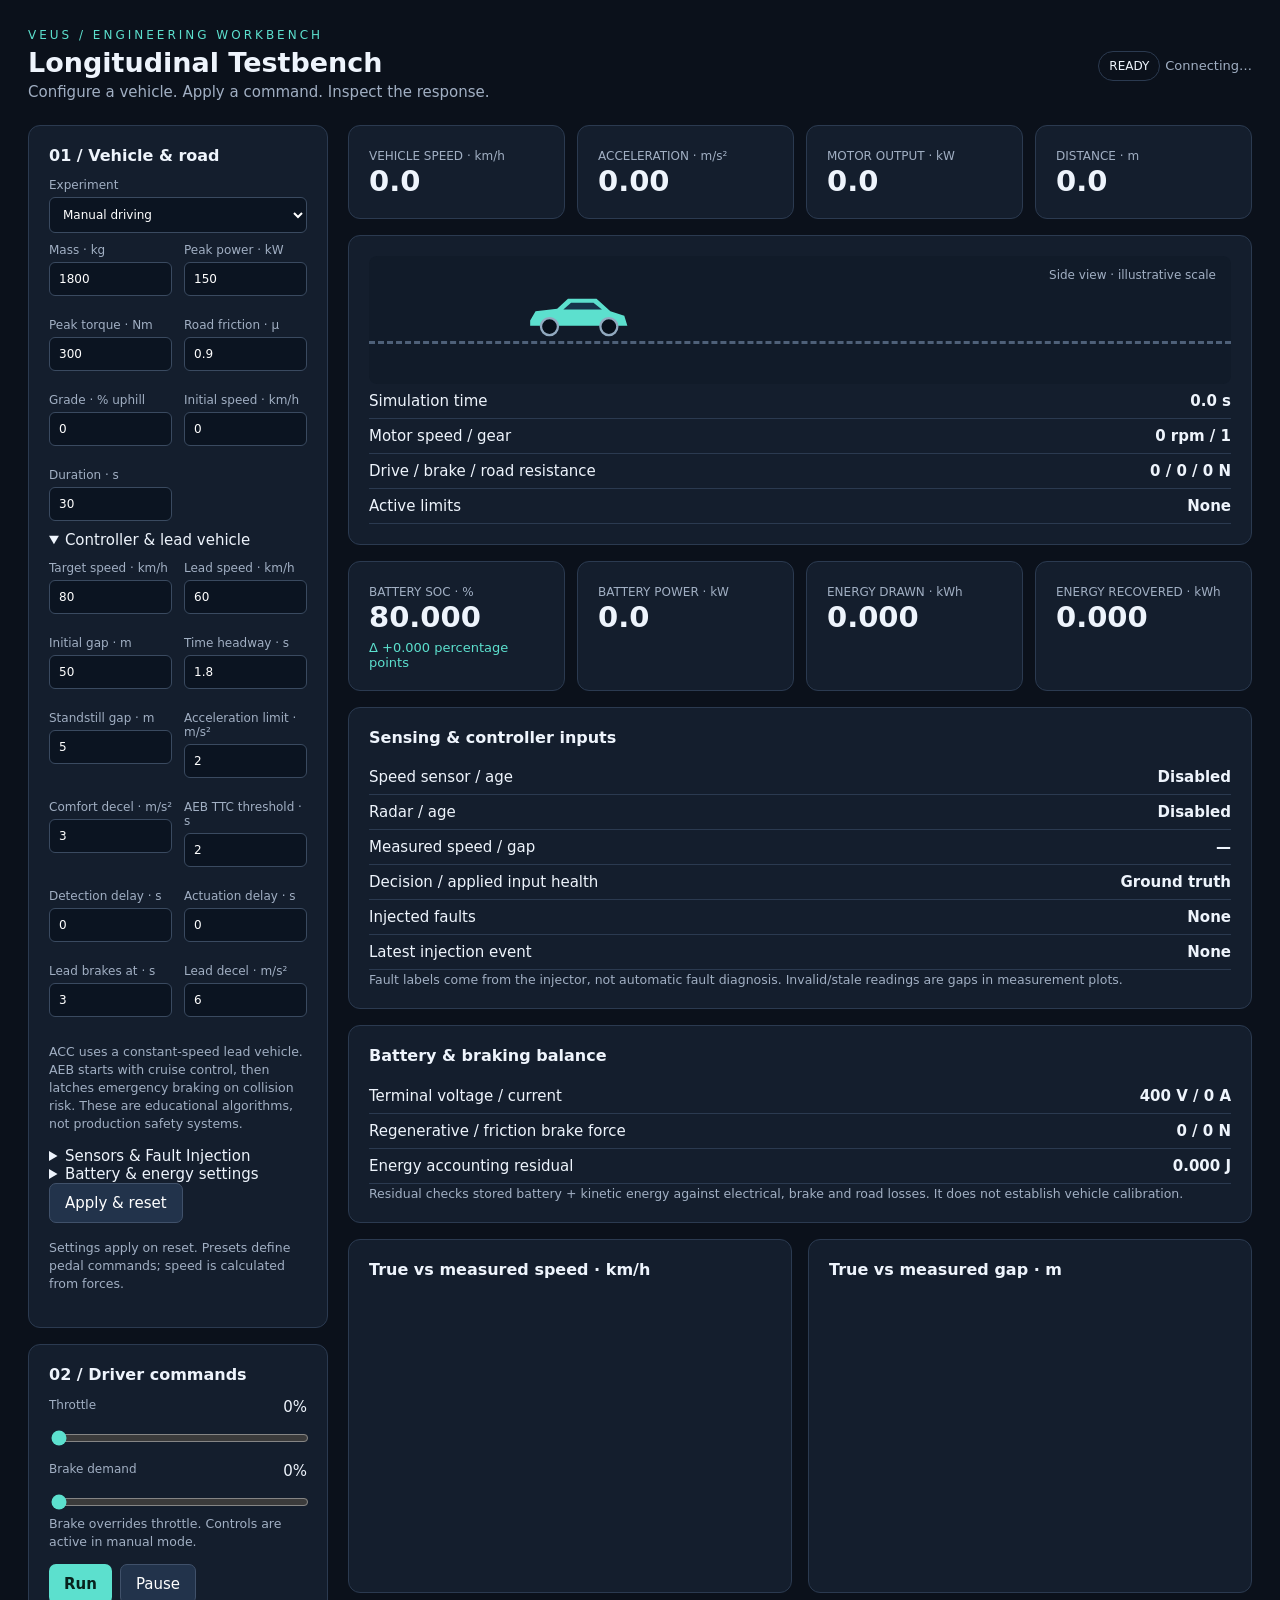
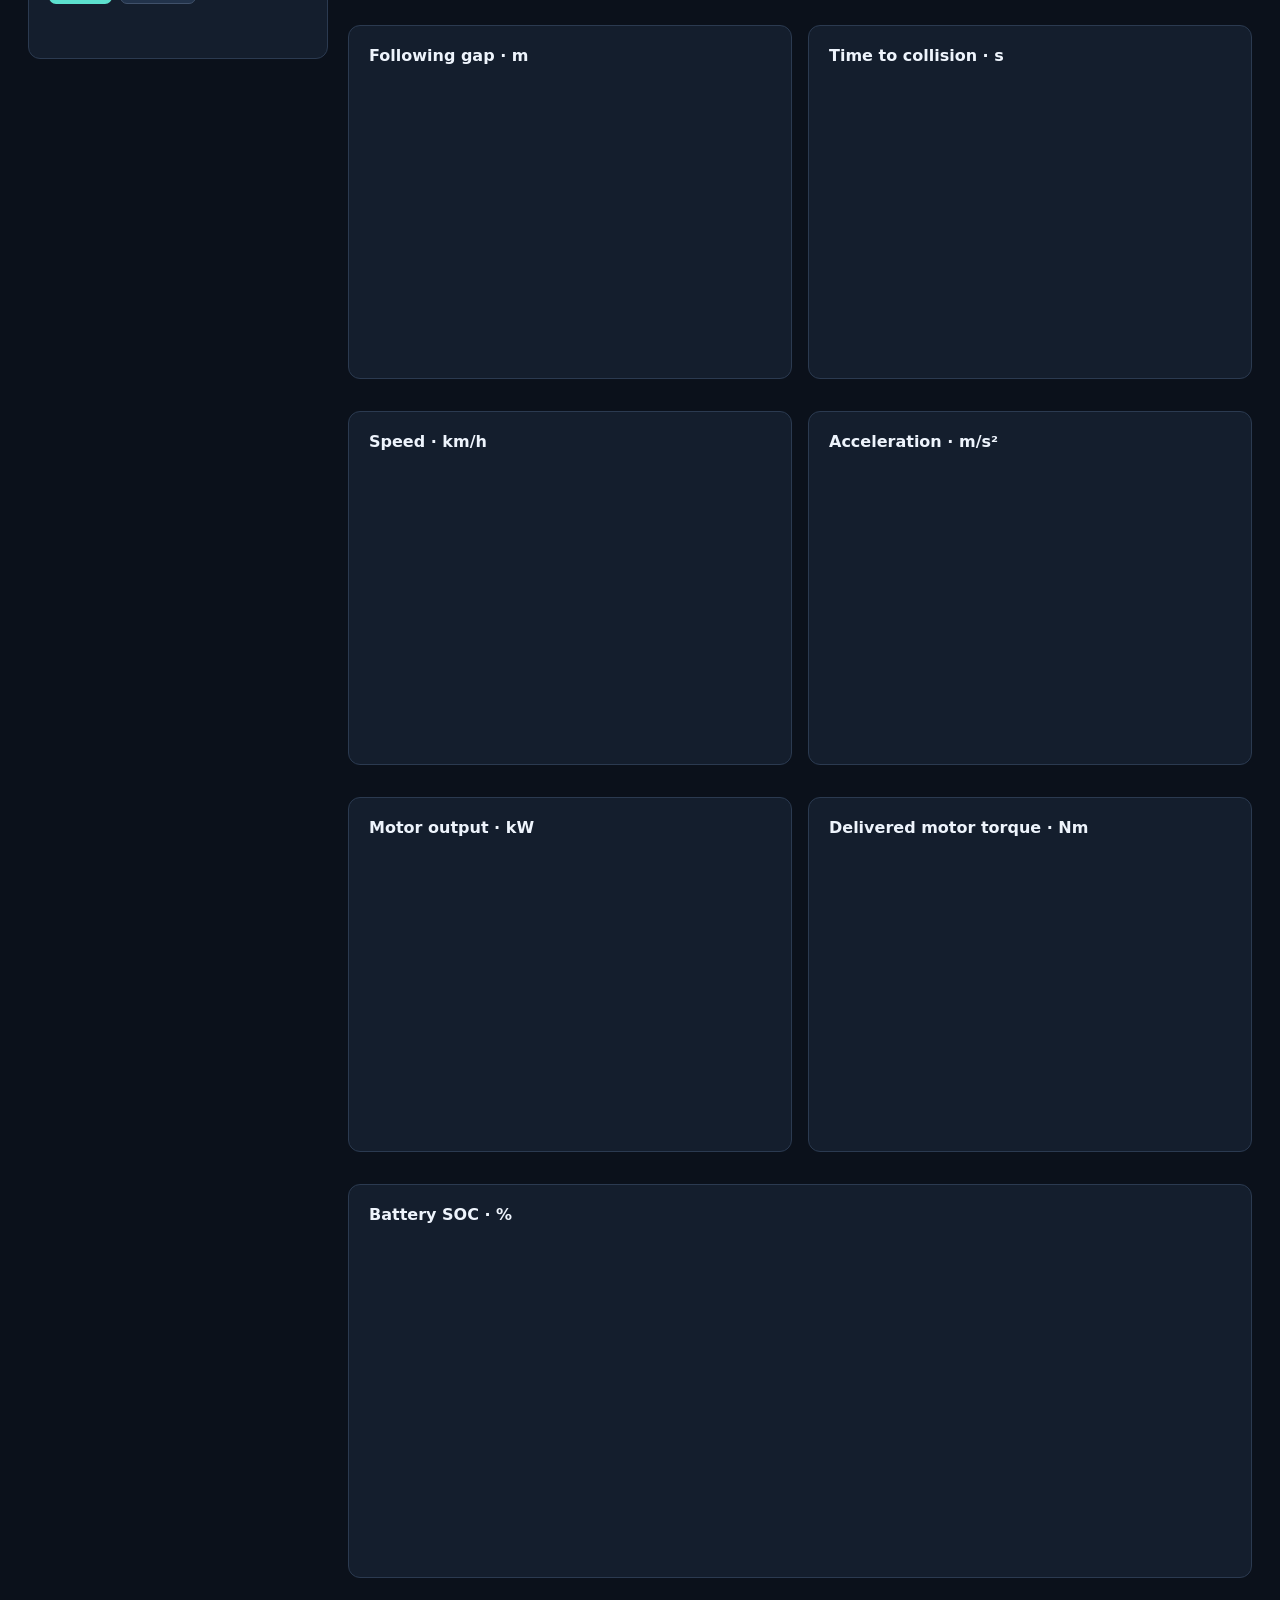
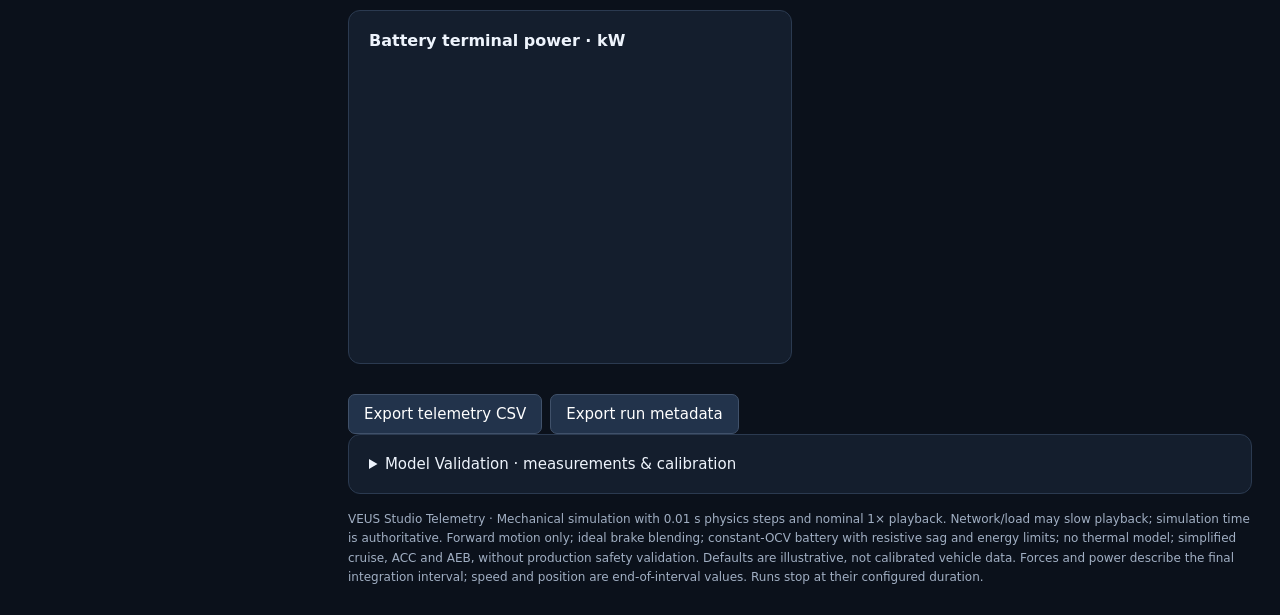
==== commit e610f196: "Add reproducible measurement comparison and bounded calibration framework" ====
--- a/veus/studio/static/index.html
+++ b/veus/studio/static/index.html
@@ -7,6 +7,7 @@
 :root{color-scheme:dark;--bg:#0b111b;--panel:#141e2d;--line:#2b3a50;--muted:#a1afc3;--cyan:#5ce0ce;--blue:#6ea9ff}*{box-sizing:border-box}body{margin:0;background:var(--bg);color:#eef4fc;font:15px system-ui,sans-serif}main{max-width:1440px;margin:auto;padding:28px}header{display:flex;justify-content:space-between;gap:20px;align-items:center;margin-bottom:24px}h1{font-size:27px;margin:5px 0}h2{font-size:16px;margin-top:0}.eyebrow{color:var(--cyan);letter-spacing:3px;font-size:12px}.muted,small{color:var(--muted)}.layout{display:grid;grid-template-columns:300px 1fr;gap:20px}.panel,.metric{background:var(--panel);border:1px solid var(--line);border-radius:12px;padding:20px}.panel{margin-bottom:16px}.fields{display:grid;grid-template-columns:1fr 1fr;gap:12px}label{display:block;font-size:12px;color:var(--muted)}input,select,button{font:inherit}input[type=number],select{width:100%;background:#0b1421;color:white;border:1px solid #3a4a60;border-radius:6px;padding:9px;margin:5px 0 10px}button{border:1px solid #40516a;background:#22334b;color:white;border-radius:7px;padding:10px 15px;cursor:pointer}button.primary{background:var(--cyan);color:#08221e;border:0;font-weight:700}button:disabled{opacity:.4;cursor:default}.buttons{display:flex;gap:8px;flex-wrap:wrap;margin-top:14px}.metrics{display:grid;grid-template-columns:repeat(4,1fr);gap:12px;margin-bottom:16px}.metric strong{display:block;font-size:29px;font-variant-numeric:tabular-nums}.metric span{font-size:12px;color:var(--muted)}.road{height:128px;position:relative;overflow:hidden;background:#111b29;border-radius:8px}.lane{position:absolute;top:85px;width:100%;border-top:3px dashed #4e6078}.car{position:absolute;top:35px;left:18%;width:108px;height:48px;color:var(--cyan)}.road-label{position:absolute;right:15px;top:12px;color:var(--muted);font-size:12px}.charts{display:grid;grid-template-columns:1fr 1fr;gap:16px}.charts .panel{min-width:0}canvas{display:block;width:100%;height:280px}.slider{width:100%;accent-color:var(--cyan)}.control-head{display:flex;justify-content:space-between;margin:12px 0}#message{color:#ffca80;min-height:22px;margin-top:12px}#connection{font-size:13px;color:var(--muted)}.badge{border:1px solid var(--line);padding:7px 10px;border-radius:20px;font-size:12px}footer{color:var(--muted);font-size:12px;line-height:1.6;margin-top:16px}.force{display:flex;justify-content:space-between;border-bottom:1px solid var(--line);padding:8px 0}.force b{font-variant-numeric:tabular-nums}@media(max-width:950px){.layout{grid-template-columns:1fr}.metrics{grid-template-columns:1fr 1fr}.charts{grid-template-columns:1fr}header{align-items:flex-start;flex-direction:column}}
 
 .chart-head{display:flex;justify-content:space-between;align-items:center;gap:12px;margin-bottom:12px}.chart-head h2{margin:0}.chart-head button{font-size:12px;padding:7px 10px}.chart-note{display:block;color:var(--muted);font-size:13px;margin:12px 0 0}.charts .soc-panel{grid-column:1 / -1}.soc-panel canvas{height:320px}.metric .soc-change{display:block;color:var(--cyan);font-size:13px;margin-top:6px;font-variant-numeric:tabular-nums}dialog{width:calc(100vw - 32px);max-width:1600px;height:calc(100dvh - 32px);max-height:none;padding:0;border:1px solid var(--line);border-radius:12px;background:var(--panel);color:inherit}dialog::backdrop{background:#02070de6}dialog>.panel{border:0;margin:0;height:100%;display:flex;flex-direction:column}dialog canvas,dialog .soc-panel canvas{height:auto;flex:1;min-height:120px}dialog .chart-note{flex-shrink:0}@media(max-width:500px){main{padding:14px}.chart-head{flex-wrap:wrap}.force{gap:8px;flex-wrap:wrap}.metric strong{font-size:25px}}
+article{min-width:0}.fields>*{min-width:0}input[type=file]{max-width:100%;min-width:0}
 </style>
 </head>
 <body><main>
@@ -85,5 +86,21 @@
 <section class="panel"><h2>Battery & braking balance</h2><div class="force"><span>Terminal voltage / current</span><b id="electrical">400 V / 0 A</b></div><div class="force"><span>Regenerative / friction brake force</span><b id="brakeSplit">0 / 0 N</b></div><div class="force"><span>Energy accounting residual</span><b id="balance">0.000 J</b></div><small>Residual checks stored battery + kinetic energy against electrical, brake and road losses. It does not establish vehicle calibration.</small></section>
 <div class="charts"><section class="panel"><h2>True vs measured speed · km/h</h2><canvas id="sensorSpeedChart" aria-label="Ground truth and valid measured speed" role="img"></canvas></section><section class="panel"><h2>True vs measured gap · m</h2><canvas id="sensorGapChart" aria-label="Ground truth and valid measured following distance" role="img"></canvas></section><section class="panel"><h2>Following gap · m</h2><canvas id="gapChart" aria-label="Actual and desired following gap" role="img"></canvas></section><section class="panel"><h2>Time to collision · s</h2><canvas id="ttcChart" aria-label="Time to collision when mathematically defined" role="img"></canvas></section><section class="panel"><h2>Speed · km/h</h2><canvas id="speedChart" aria-label="Vehicle speed versus simulation time" role="img"></canvas></section><section class="panel"><h2>Acceleration · m/s²</h2><canvas id="accelChart" aria-label="Acceleration versus simulation time" role="img"></canvas></section><section class="panel"><h2>Motor output · kW</h2><canvas id="powerChart" aria-label="Mechanical power versus simulation time" role="img"></canvas></section><section class="panel"><h2>Delivered motor torque · Nm</h2><canvas id="torqueChart" aria-label="Motor torque versus simulation time" role="img"></canvas></section><section class="panel soc-panel"><h2>Battery SOC · %</h2><canvas id="socChart" aria-label="Battery state of charge over time" role="img"></canvas></section><section class="panel"><h2>Battery terminal power · kW</h2><canvas id="batteryChart" aria-label="Battery power over time, negative for charging" role="img"></canvas></section></div>
 <div class="buttons"><button id="export">Export telemetry CSV</button><button id="metadata">Export run metadata</button></div>
+<section class="panel"><details id="modelValidation"><summary>Model Validation · measurements & calibration</summary>
+<p><small>Independent inputs are required. Synthetic examples verify software only. VED subsets are measured electrical data with incomplete operating/sign information; physical vehicle validation remains pending.</small></p>
+<label>Experiment<select id="validationExample"></select></label><div class="buttons"><button type="button" id="loadValidationExample">Load example</button></div>
+<p id="validationDataset" class="muted">Load a supplied experiment or your own JSON and CSV.</p>
+<div class="fields"><label>Measurement CSV<input type="file" id="validationCsv" accept=".csv"></label><label>Experiment JSON<input type="file" id="validationJson" accept=".json"></label></div>
+<details><summary>Model parameters & experiment configuration</summary><textarea id="validationConfig" aria-label="Validation experiment configuration" style="width:100%;height:260px;background:#0b1421;color:white;font:12px monospace"></textarea></details>
+<label>Action<select id="validationAction"><option value="evaluate">Evaluate fixed model / independent holdout</option><option value="calibrate">Fit designated calibration data only</option></select></label>
+<details><summary>Bounded calibration settings</summary><textarea id="validationSettings" aria-label="Calibration settings" style="width:100%;height:160px;background:#0b1421;color:white;font:12px monospace"></textarea></details>
+<label><input id="validationSensitivity" type="checkbox"> Include one-at-a-time sensitivity for the declared ranges</label>
+<label>Optional calibration artifact<input type="file" id="validationCalibration" accept=".json"></label>
+<div class="buttons"><button type="button" id="clearValidationCalibration">Clear fitted model</button><button type="button" id="runValidation" class="primary">Run model experiment</button><button type="button" id="exportValidation" disabled>Export HTML report</button><button type="button" id="exportCalibration" disabled>Export calibration</button></div>
+<p id="validationStatus" role="status" aria-live="polite">No experiment executed.</p>
+<div id="validationMetrics" style="overflow:auto"></div>
+<iframe id="validationFrame" title="Measurement experiment report" sandbox="" style="width:100%;height:700px;background:white;border:1px solid #40516a" hidden></iframe>
+<small>CSV bytes must match the experiment SHA-256. No missing drive/brake inputs are inferred from speed. Editable JSON settings are validated by the server; final validation data cannot be fitted. Reports distinguish numeric criteria from evidence sufficiency.</small>
+</details></section>
 <footer>VEUS Studio Telemetry · Mechanical simulation with 0.01 s physics steps and nominal 1× playback. Network/load may slow playback; simulation time is authoritative. Forward motion only; ideal brake blending; constant-OCV battery with resistive sag and energy limits; no thermal model; simplified cruise, ACC and AEB, without production safety validation. Defaults are illustrative, not calibrated vehicle data. Forces and power describe the final integration interval; speed and position are end-of-interval values. Runs stop at their configured duration.</footer>
-</article></div></main><dialog id="chartDialog" aria-label="Expanded telemetry chart"></dialog><script src="/static/dashboard.js"></script></body></html>
+</article></div></main><dialog id="chartDialog" aria-label="Expanded telemetry chart"></dialog><script src="/static/dashboard.js"></script><script src="/static/validation.js"></script></body></html>
